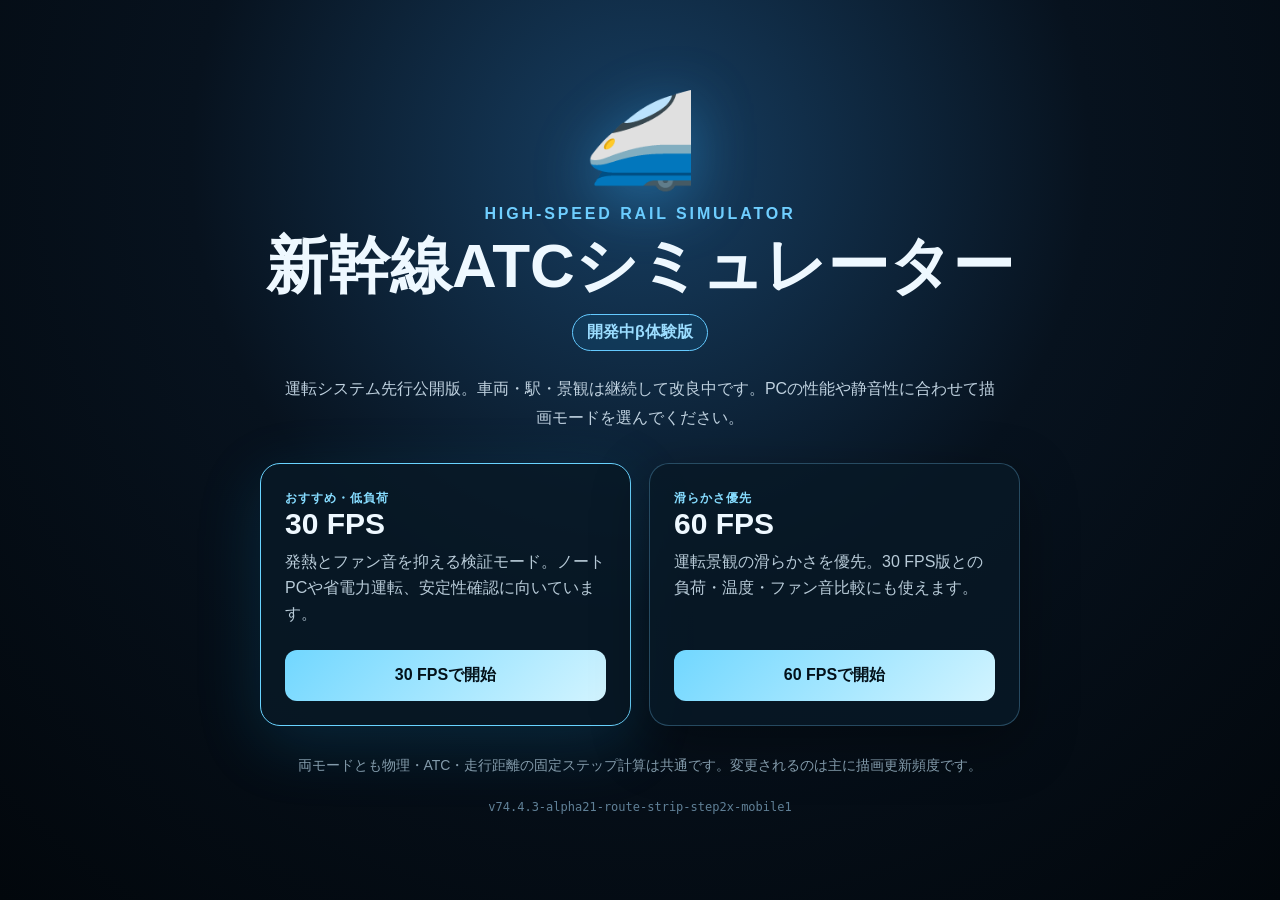
==== index.html @ 74b7de69 "Add files via upload" ====
<!doctype html>
<html lang="ja">
<head>
  <meta charset="utf-8">
  <meta name="viewport" content="width=device-width, initial-scale=1, viewport-fit=cover">
  <title>新幹線ATCシミュレーター | 開発中β体験版</title>
  <style>
    :root{color-scheme:dark;font-family:"Segoe UI","Yu Gothic UI",sans-serif}
    *{box-sizing:border-box}
    body{margin:0;min-height:100vh;display:grid;place-items:center;color:#eef8ff;background:radial-gradient(circle at 50% 18%,#173f63 0,#07121e 46%,#02070c 100%);overflow:auto}
    .title-shell{width:min(980px,calc(100% - 32px));padding:44px 22px;text-align:center}
    .mark{font-size:clamp(48px,9vw,92px);filter:drop-shadow(0 12px 30px rgba(55,181,255,.35))}
    .eyebrow{margin:10px 0 8px;letter-spacing:.18em;color:#70cfff;font-weight:800}
    h1{margin:0;font-size:clamp(30px,6vw,62px);line-height:1.12}
    .beta{display:inline-block;margin-top:14px;padding:7px 14px;border:1px solid #64caff;border-radius:999px;color:#9bddff;background:rgba(22,101,151,.22);font-weight:800}
    .lead{max-width:720px;margin:24px auto 30px;color:#bfd1df;line-height:1.8}
    .profiles{display:grid;grid-template-columns:repeat(2,minmax(0,1fr));gap:18px;max-width:760px;margin:auto}
    .profile{display:flex;min-height:190px;flex-direction:column;justify-content:space-between;padding:24px;border:1px solid rgba(121,207,255,.28);border-radius:20px;background:rgba(8,25,39,.82);box-shadow:0 18px 55px rgba(0,0,0,.35);text-align:left}
    .profile.recommended{border-color:#69d3ff;box-shadow:0 18px 65px rgba(24,148,211,.18)}
    .profile h2{margin:0 0 8px;font-size:30px}
    .profile p{margin:0;color:#b8cbd8;line-height:1.65}
    .tag{font-size:12px;color:#86dcff;font-weight:900;letter-spacing:.08em}
    .start{display:block;margin-top:22px;padding:15px 18px;border-radius:12px;text-align:center;text-decoration:none;font-weight:900;color:#03111a;background:linear-gradient(135deg,#71d7ff,#d2f4ff);transition:transform .15s ease,filter .15s ease}
    .start:hover{transform:translateY(-2px);filter:brightness(1.07)}
    .notes{margin:28px auto 0;max-width:760px;color:#839bab;font-size:14px;line-height:1.7}
    .version{margin-top:22px;color:#608097;font-family:Consolas,monospace;font-size:12px}
    @media(max-width:680px){.profiles{grid-template-columns:1fr}.title-shell{padding-top:28px}}
  </style>
</head>
<body>
  <main class="title-shell">
    <div class="mark" aria-hidden="true">🚄</div>
    <p class="eyebrow">HIGH-SPEED RAIL SIMULATOR</p>
    <h1>新幹線ATCシミュレーター</h1>
    <span class="beta">開発中β体験版</span>
    <p class="lead">運転システム先行公開版。車両・駅・景観は継続して改良中です。PCの性能や静音性に合わせて描画モードを選んでください。</p>
    <section class="profiles" aria-label="描画モード選択">
      <article class="profile recommended">
        <div><span class="tag">おすすめ・低負荷</span><h2>30 FPS</h2><p>発熱とファン音を抑える検証モード。ノートPCや省電力運転、安定性確認に向いています。</p></div>
        <a class="start" href="simulator.html?fps=30">30 FPSで開始</a>
      </article>
      <article class="profile">
        <div><span class="tag">滑らかさ優先</span><h2>60 FPS</h2><p>運転景観の滑らかさを優先。30 FPS版との負荷・温度・ファン音比較にも使えます。</p></div>
        <a class="start" href="simulator.html?fps=60">60 FPSで開始</a>
      </article>
    </section>
    <p class="notes">両モードとも物理・ATC・走行距離の固定ステップ計算は共通です。変更されるのは主に描画更新頻度です。</p>
    <div class="version">v74.4.3-alpha21-route-strip-step2x-mobile1</div>
  </main>
</body>
</html>
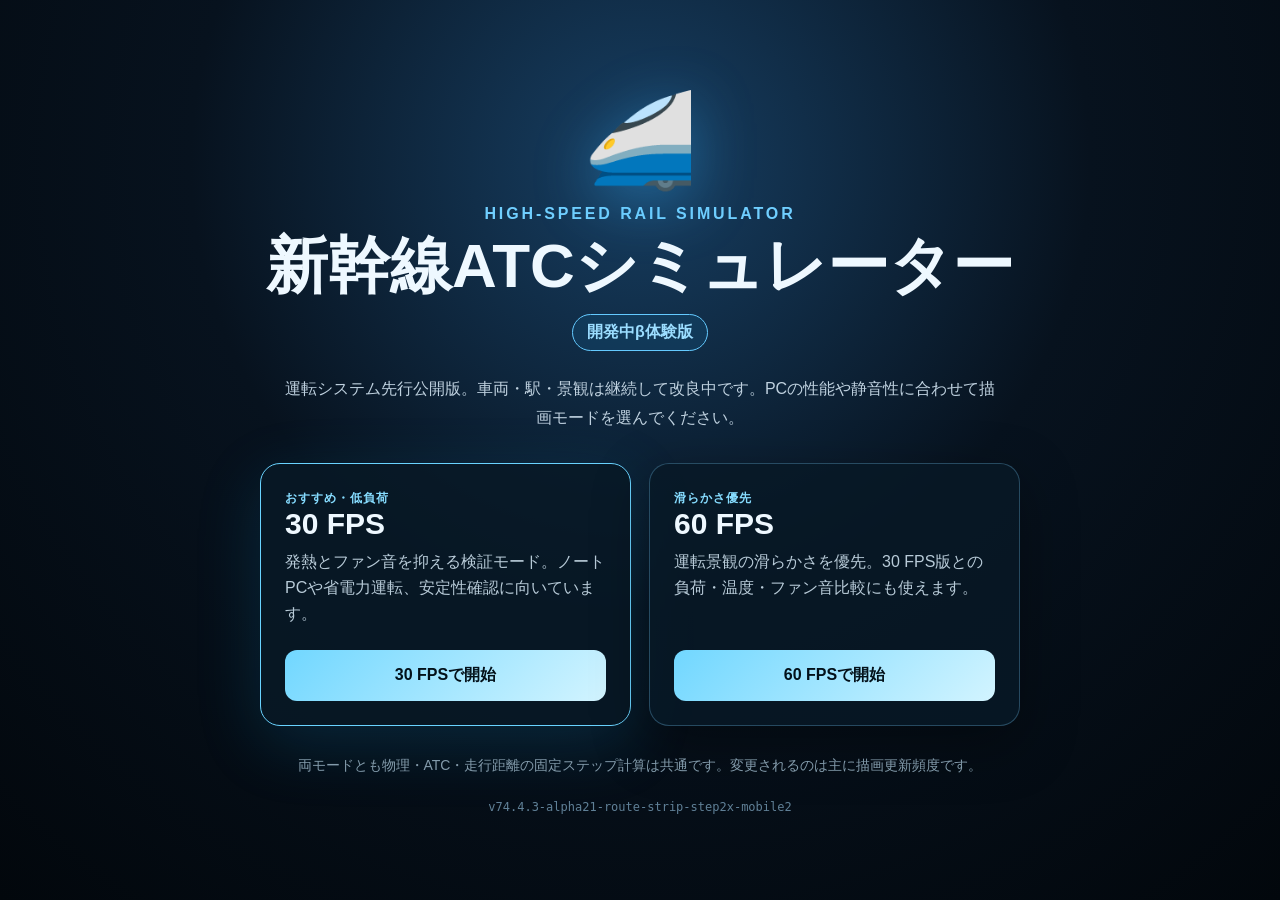
==== commit e0246ba3: "Add files via upload" ====
--- a/index.html
+++ b/index.html
@@ -4,6 +4,11 @@
   <meta charset="utf-8">
   <meta name="viewport" content="width=device-width, initial-scale=1, viewport-fit=cover">
   <title>新幹線ATCシミュレーター | 開発中β体験版</title>
+  <meta name="theme-color" content="#02070c">
+  <meta name="apple-mobile-web-app-capable" content="yes">
+  <meta name="apple-mobile-web-app-status-bar-style" content="black-translucent">
+  <link rel="manifest" href="manifest.webmanifest?v=mobile2">
+  <link rel="apple-touch-icon" href="icons/icon-192.png?v=mobile2">
   <style>
     :root{color-scheme:dark;font-family:"Segoe UI","Yu Gothic UI",sans-serif}
     *{box-sizing:border-box}
@@ -45,7 +50,8 @@
       </article>
     </section>
     <p class="notes">両モードとも物理・ATC・走行距離の固定ステップ計算は共通です。変更されるのは主に描画更新頻度です。</p>
-    <div class="version">v74.4.3-alpha21-route-strip-step2x-mobile1</div>
+    <div class="version">v74.4.3-alpha21-route-strip-step2x-mobile2</div>
   </main>
+<script>if("serviceWorker" in navigator){window.addEventListener("load",()=>navigator.serviceWorker.register("service-worker.js?v=mobile2").catch(console.warn));}</script>
 </body>
 </html>
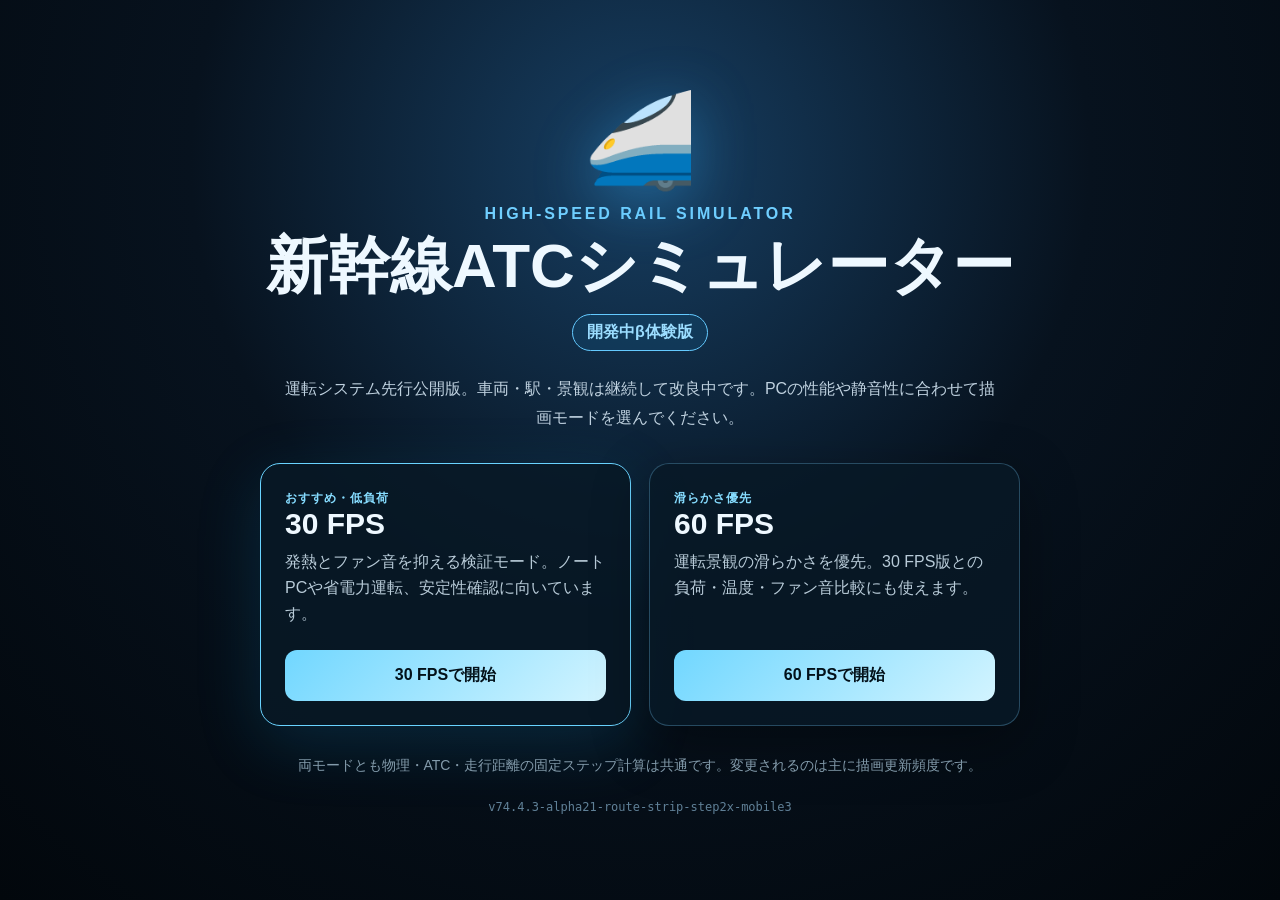
==== commit 0feec2a6: "Add files via upload" ====
--- a/index.html
+++ b/index.html
@@ -7,8 +7,8 @@
   <meta name="theme-color" content="#02070c">
   <meta name="apple-mobile-web-app-capable" content="yes">
   <meta name="apple-mobile-web-app-status-bar-style" content="black-translucent">
-  <link rel="manifest" href="manifest.webmanifest?v=mobile2">
-  <link rel="apple-touch-icon" href="icons/icon-192.png?v=mobile2">
+  <link rel="manifest" href="manifest.webmanifest?v=mobile3">
+  <link rel="apple-touch-icon" href="icons/icon-192.png?v=mobile3">
   <style>
     :root{color-scheme:dark;font-family:"Segoe UI","Yu Gothic UI",sans-serif}
     *{box-sizing:border-box}
@@ -50,8 +50,8 @@
       </article>
     </section>
     <p class="notes">両モードとも物理・ATC・走行距離の固定ステップ計算は共通です。変更されるのは主に描画更新頻度です。</p>
-    <div class="version">v74.4.3-alpha21-route-strip-step2x-mobile2</div>
+    <div class="version">v74.4.3-alpha21-route-strip-step2x-mobile3</div>
   </main>
-<script>if("serviceWorker" in navigator){window.addEventListener("load",()=>navigator.serviceWorker.register("service-worker.js?v=mobile2").catch(console.warn));}</script>
+<script>if("serviceWorker" in navigator){window.addEventListener("load",()=>navigator.serviceWorker.register("service-worker.js?v=mobile3").catch(console.warn));}</script>
 </body>
 </html>
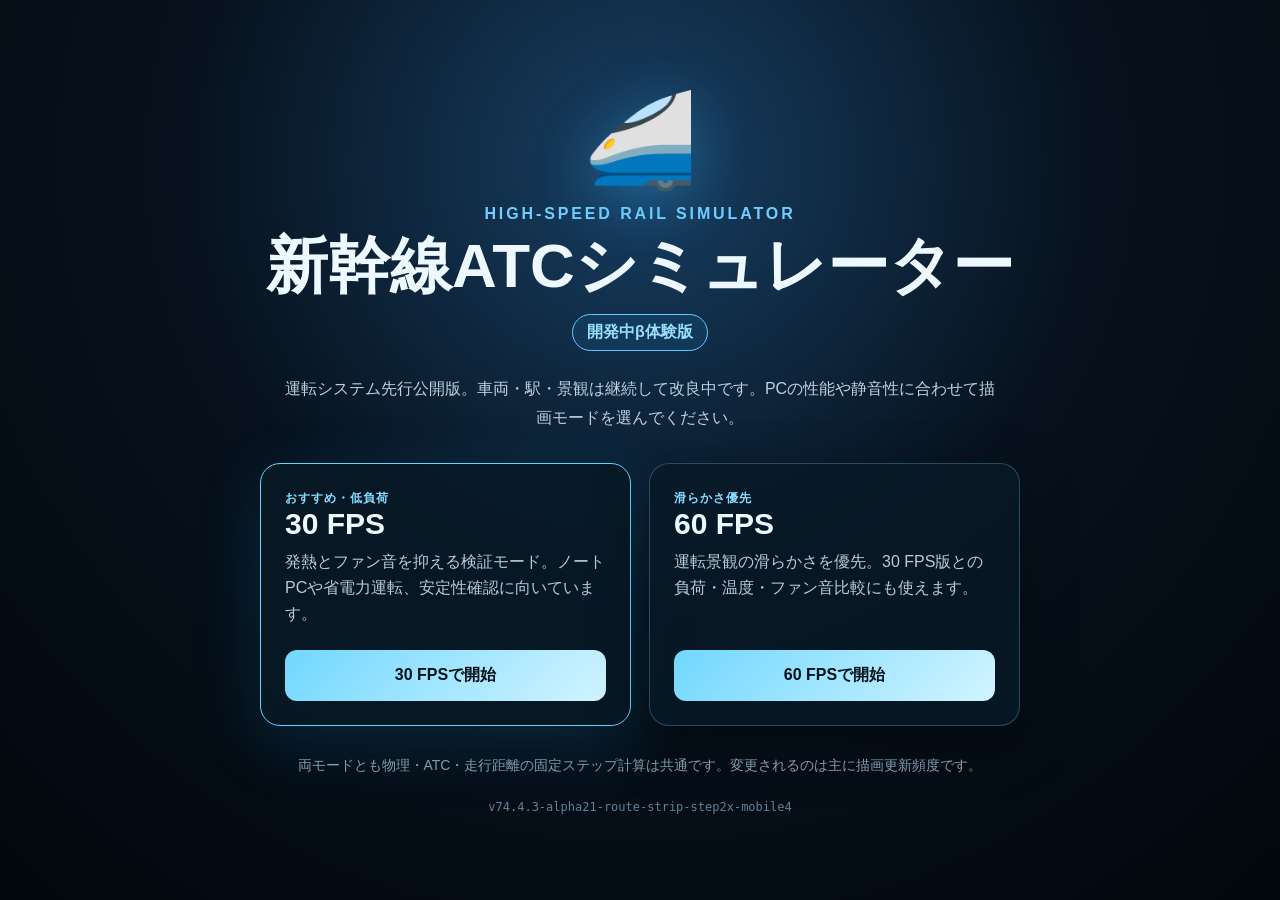
==== commit 1639c2f7: "Add files via upload" ====
--- a/index.html
+++ b/index.html
@@ -7,8 +7,8 @@
   <meta name="theme-color" content="#02070c">
   <meta name="apple-mobile-web-app-capable" content="yes">
   <meta name="apple-mobile-web-app-status-bar-style" content="black-translucent">
-  <link rel="manifest" href="manifest.webmanifest?v=mobile3">
-  <link rel="apple-touch-icon" href="icons/icon-192.png?v=mobile3">
+  <link rel="manifest" href="manifest.webmanifest?v=mobile4">
+  <link rel="apple-touch-icon" href="icons/icon-192.png?v=mobile4">
   <style>
     :root{color-scheme:dark;font-family:"Segoe UI","Yu Gothic UI",sans-serif}
     *{box-sizing:border-box}
@@ -50,8 +50,8 @@
       </article>
     </section>
     <p class="notes">両モードとも物理・ATC・走行距離の固定ステップ計算は共通です。変更されるのは主に描画更新頻度です。</p>
-    <div class="version">v74.4.3-alpha21-route-strip-step2x-mobile3</div>
+    <div class="version">v74.4.3-alpha21-route-strip-step2x-mobile4</div>
   </main>
-<script>if("serviceWorker" in navigator){window.addEventListener("load",()=>navigator.serviceWorker.register("service-worker.js?v=mobile3").catch(console.warn));}</script>
+<script>if("serviceWorker" in navigator){window.addEventListener("load",()=>navigator.serviceWorker.register("service-worker.js?v=mobile4").catch(console.warn));}</script>
 </body>
 </html>
